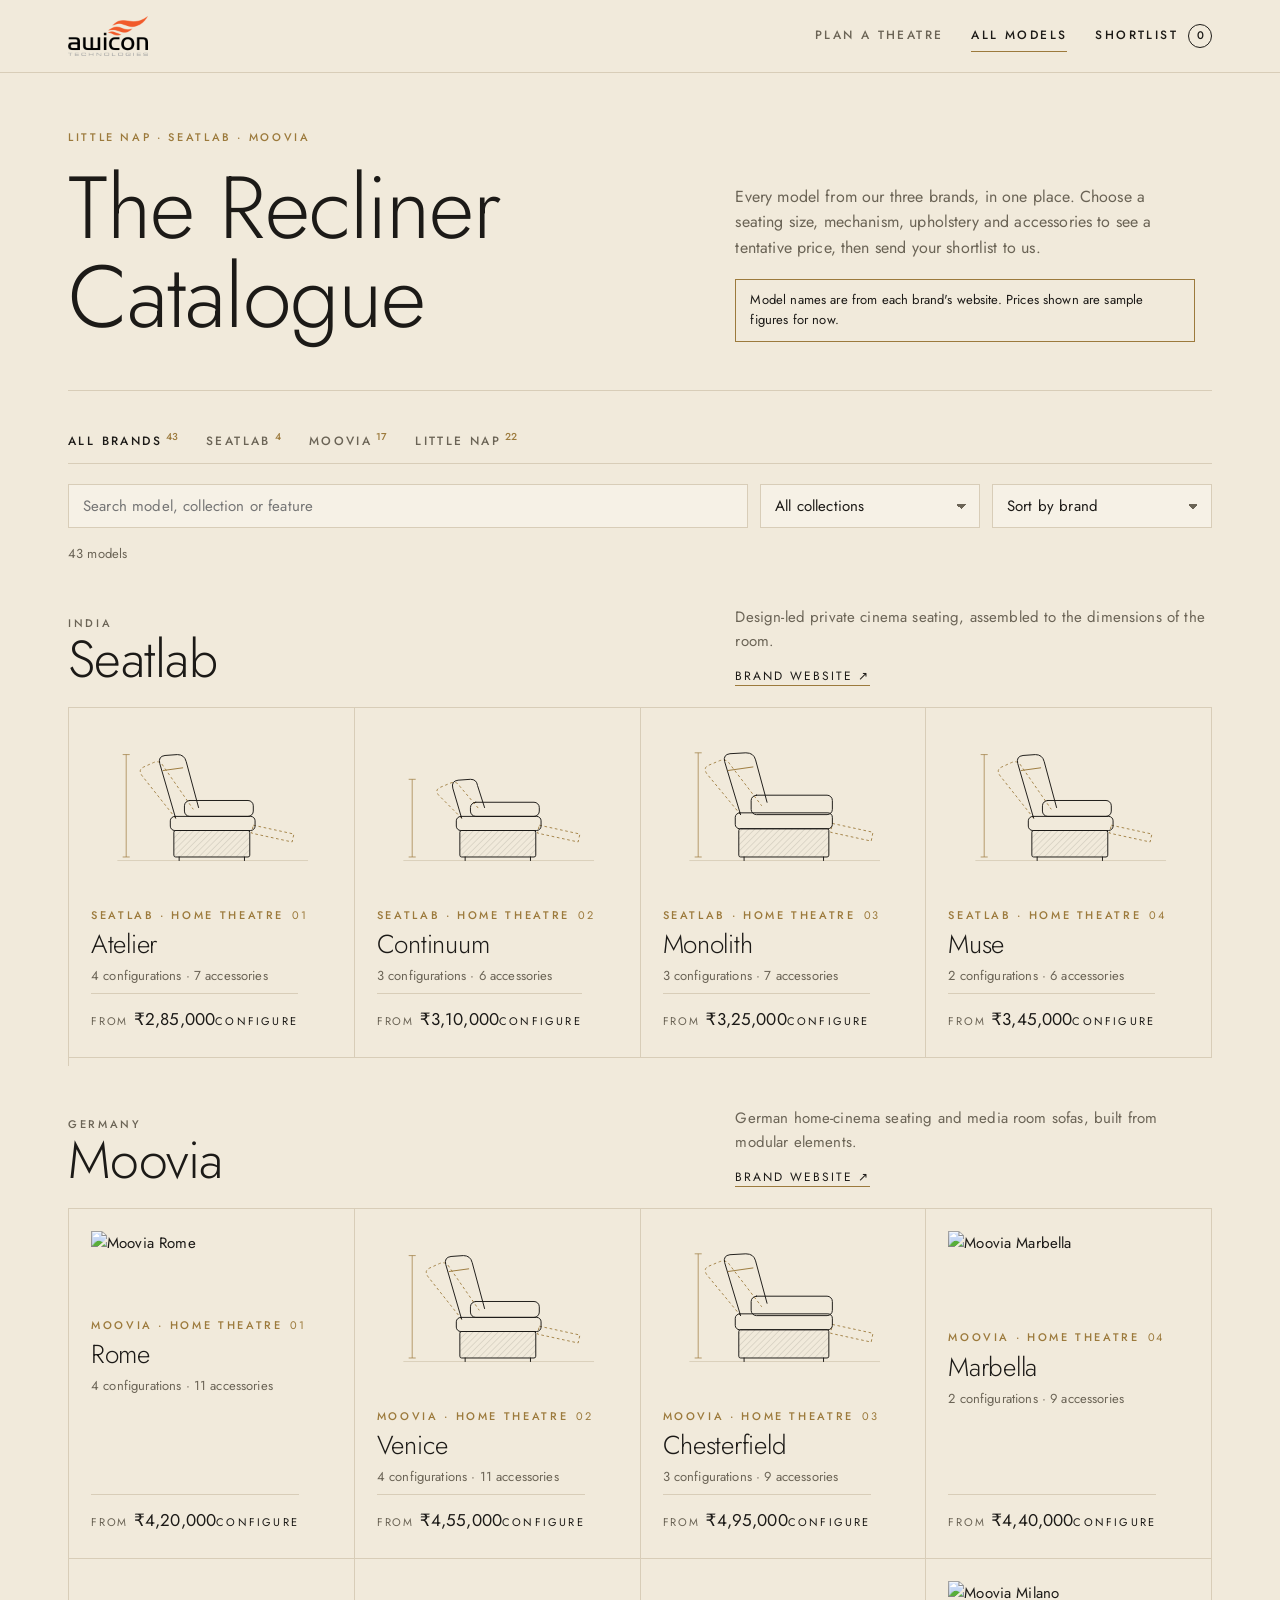
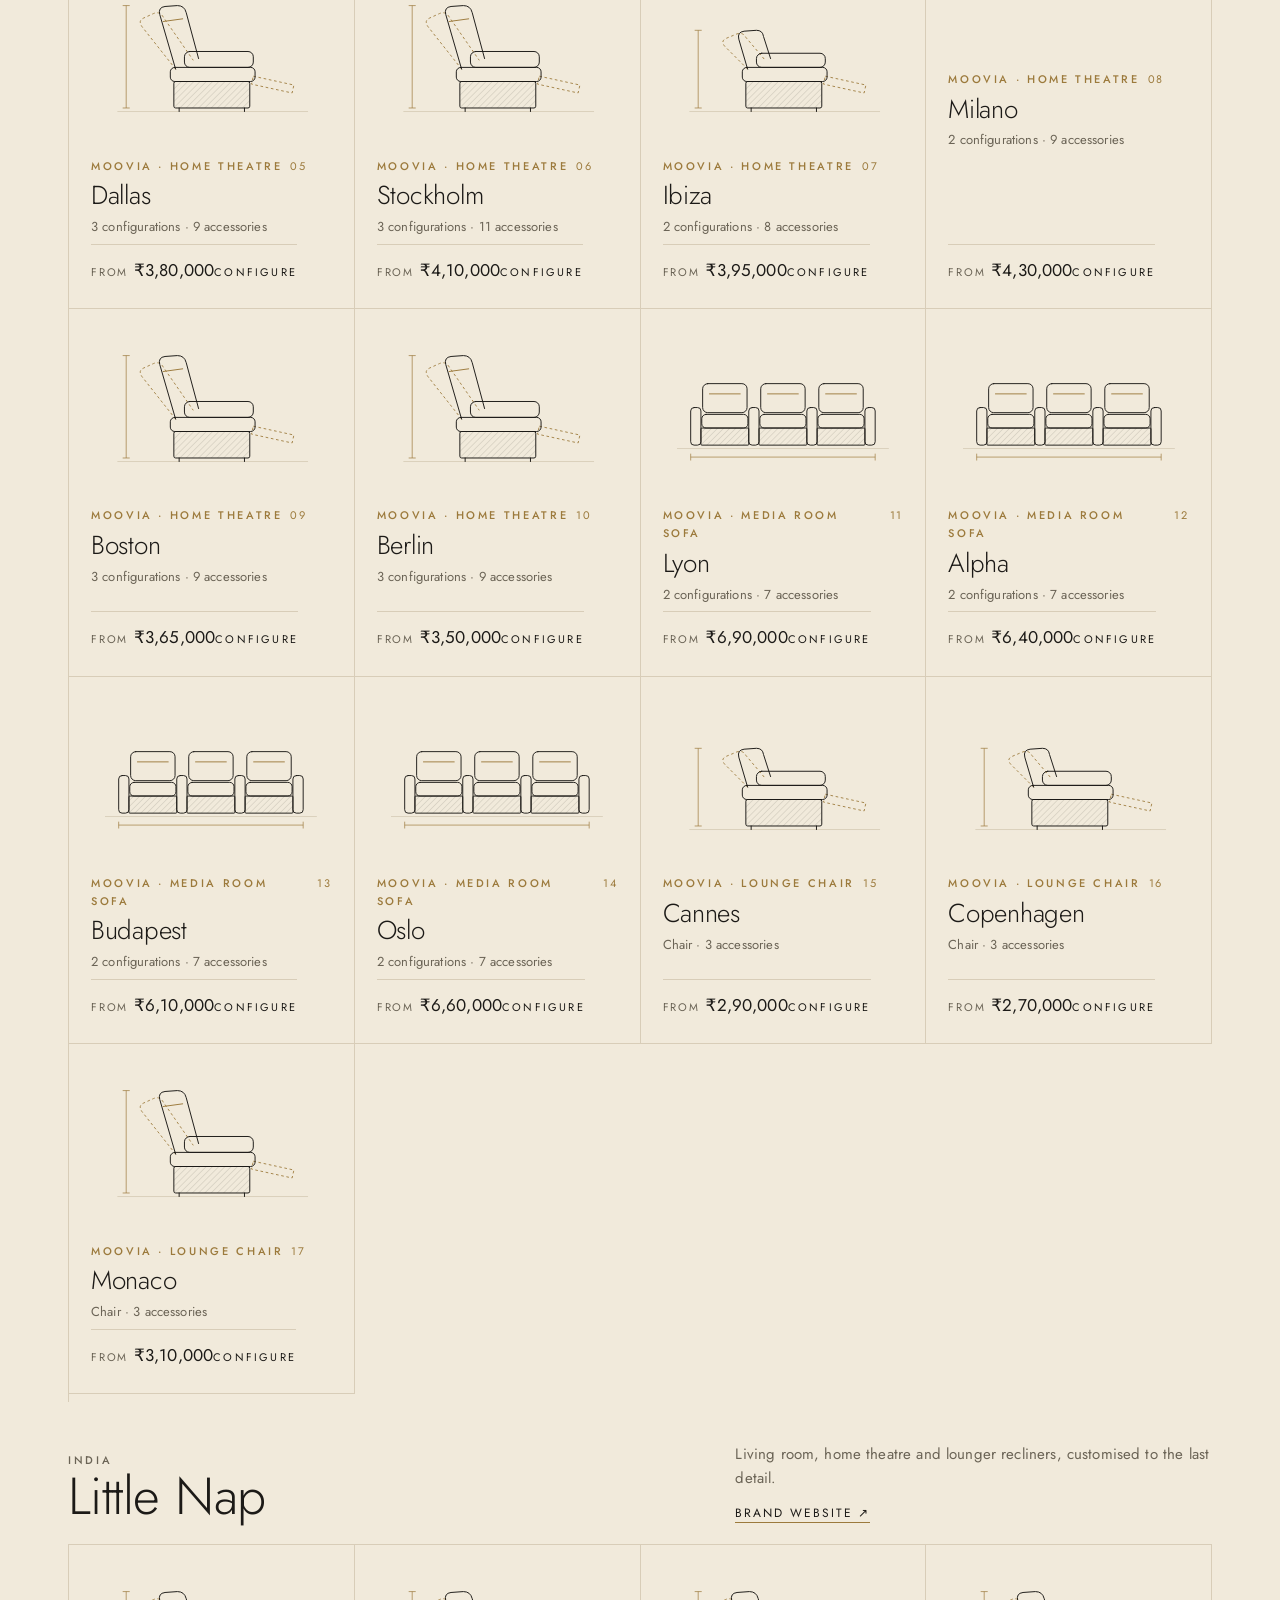
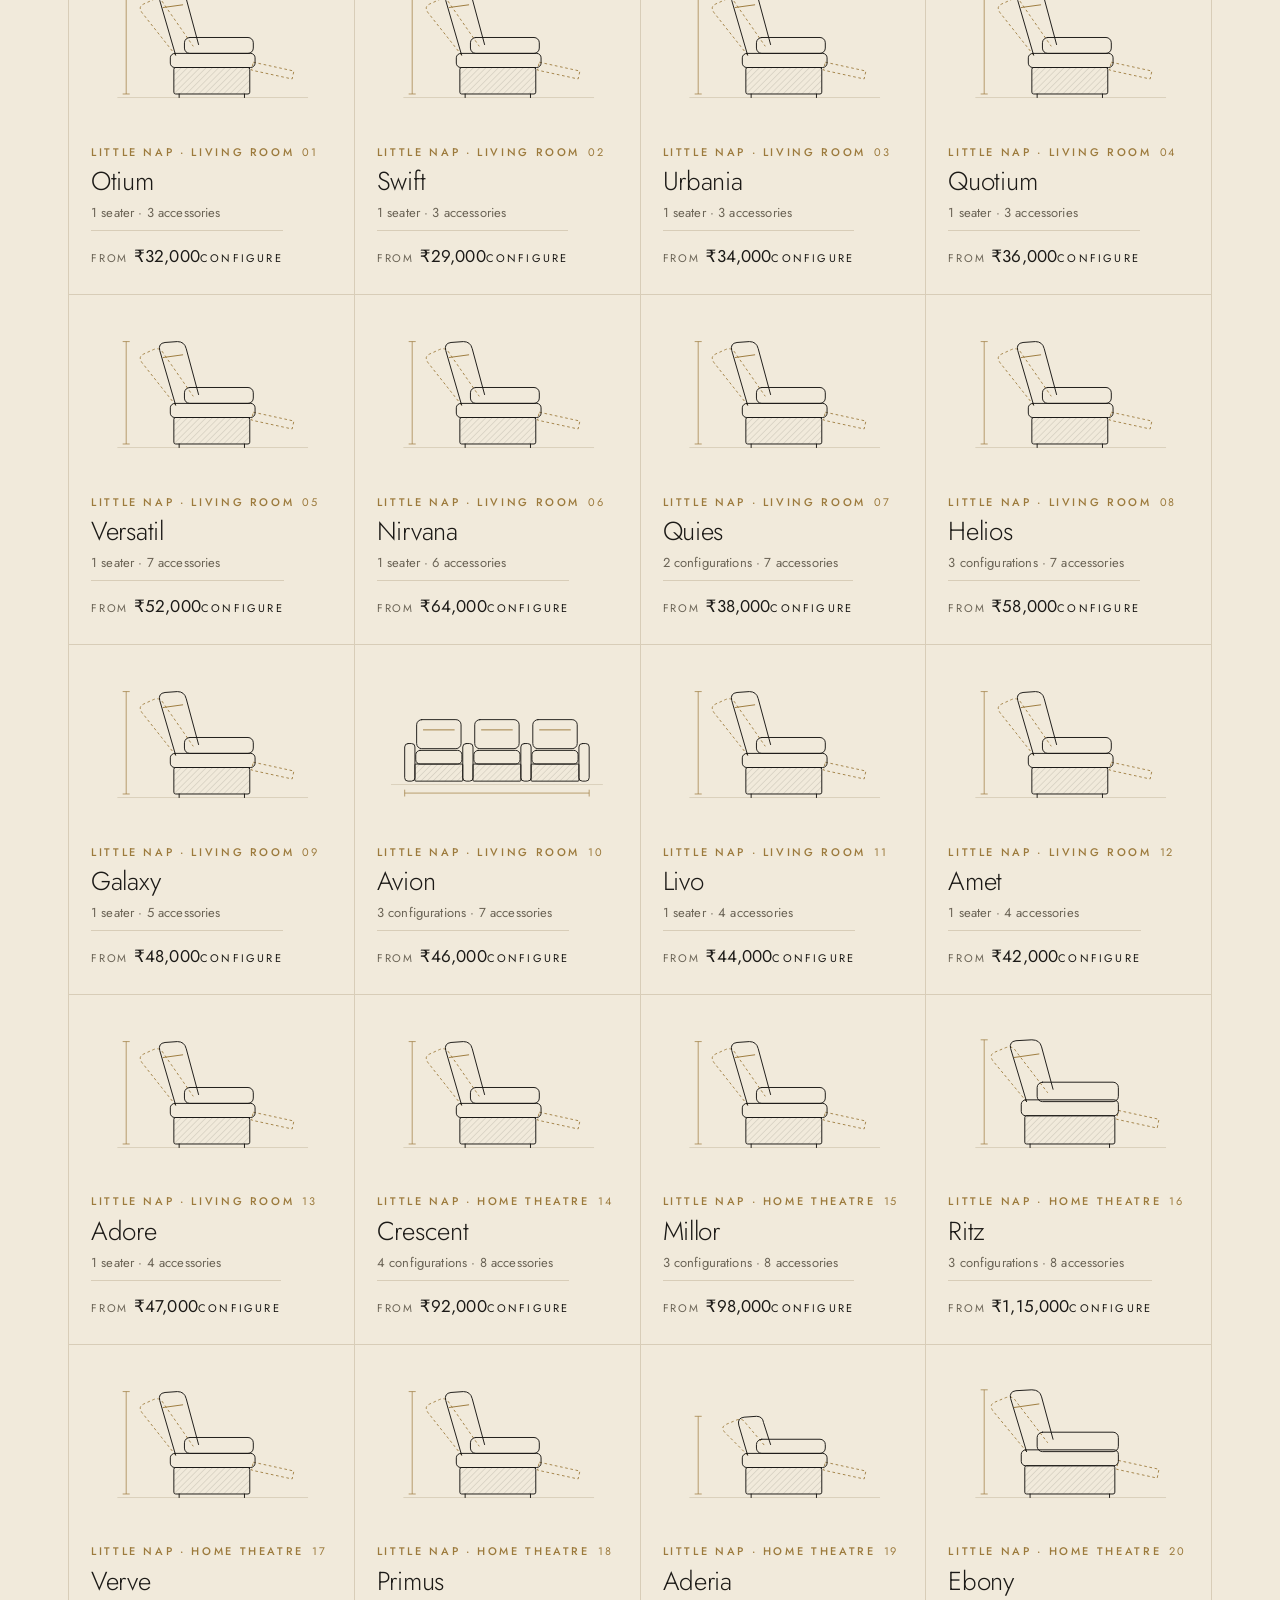
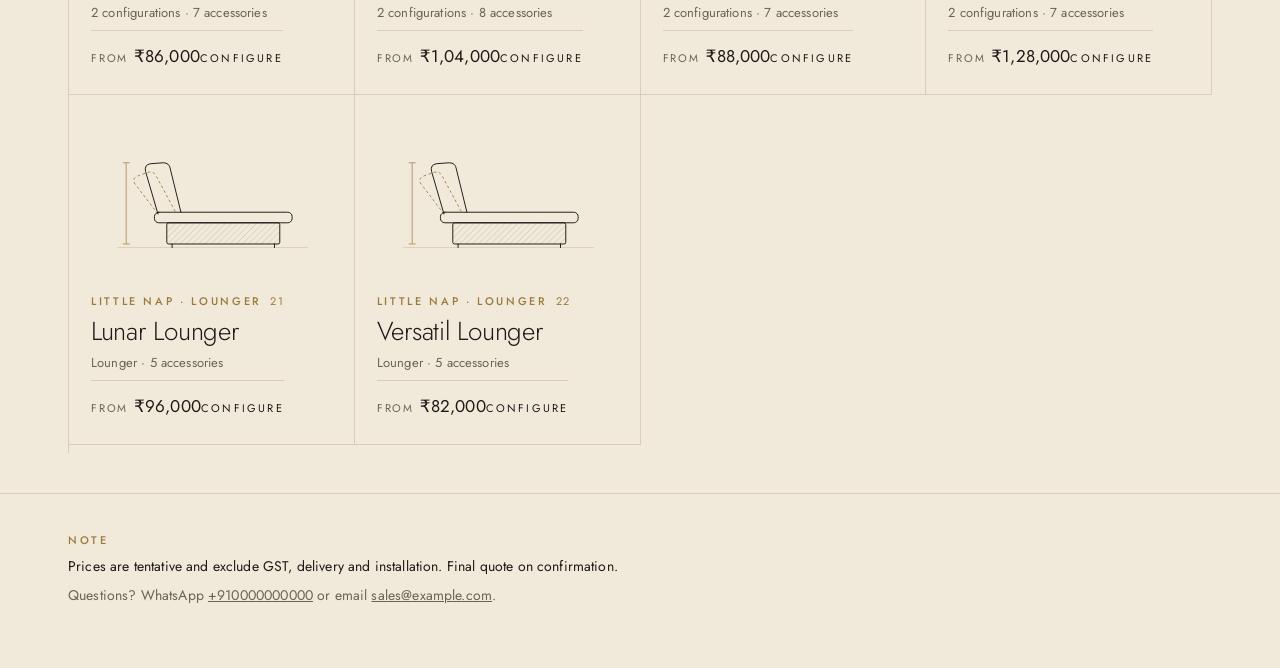
==== models.html @ e262b522 "Home theatre planner: room, rows, seats, collection, materials, extras" ====
<!doctype html>
<html lang="en">
<head>
  <meta charset="utf-8">
  <meta name="viewport" content="width=device-width, initial-scale=1">
  <title>The Recliner Catalogue</title>
  <meta name="description" content="Browse recliners and home cinema seating from Little Nap, Seatlab and Moovia, choose options and accessories, and see a tentative price.">
  <link rel="preconnect" href="https://fonts.googleapis.com">
  <link rel="preconnect" href="https://fonts.gstatic.com" crossorigin>
  <link href="https://fonts.googleapis.com/css2?family=Jost:wght@300;400;500&display=swap" rel="stylesheet">
  <link rel="stylesheet" href="styles.css">
  <link rel="icon" type="image/png" href="images/awicon-icon.png">
  <link rel="apple-touch-icon" href="images/awicon-icon.png">
</head>
<body>
  <header class="site-header">
    <div class="wrap header-inner">
      <a class="logo" href="#" id="logo" aria-label="Awicon Technologies">
        <picture>
          <source srcset="images/awicon-logo-white.png" media="(prefers-color-scheme: dark)">
          <img src="images/awicon-logo.png" alt="Awicon Technologies" width="480" height="240">
        </picture>
      </a>
      <nav class="top-nav"><a href="index.html">Plan a theatre</a><a href="models.html" aria-current="page">All models</a></nav>
      <button class="shortlist-btn" id="openShortlist" type="button" aria-haspopup="dialog">
        Shortlist <span class="count" id="shortlistCount">0</span>
      </button>
    </div>
  </header>

  <main>
    <section class="hero wrap">
      <p class="eyebrow" id="eyebrow"></p>
      <div class="hero-grid">
        <h1 id="heroTitle"></h1>
        <div>
          <p class="lede">Every model from our three brands, in one place. Choose a seating size, mechanism, upholstery and accessories to see a tentative price, then send your shortlist to us.</p>
          <p class="notice" id="sampleNotice" hidden>Model names are from each brand's website. Prices shown are sample figures for now.</p>
        </div>
      </div>
      <div class="rule"></div>
    </section>

    <section class="wrap controls" aria-label="Filters">
      <div class="brand-tabs" id="brandTabs" role="tablist"></div>
      <div class="filter-row">
        <label class="field search">
          <span class="sr">Search</span>
          <input type="search" id="search" placeholder="Search model, collection or feature">
        </label>
        <label class="field">
          <span class="sr">Collection</span>
          <select id="typeFilter"></select>
        </label>
        <label class="field">
          <span class="sr">Sort</span>
          <select id="sort">
            <option value="brand">Sort by brand</option>
            <option value="price-asc">Price: low to high</option>
            <option value="price-desc">Price: high to low</option>
            <option value="name">Name A–Z</option>
          </select>
        </label>
      </div>
      <p class="result-count" id="resultCount" aria-live="polite"></p>
    </section>

    <section class="wrap" id="grid" aria-label="Models"></section>
  </main>

  <footer class="site-footer">
    <div class="wrap">
      <p class="eyebrow">Note</p>
      <p id="priceNote"></p>
      <p class="muted" id="contactLine"></p>
    </div>
  </footer>

  <!-- Model detail / configurator -->
  <dialog class="sheet" id="modelDialog" aria-labelledby="mTitle">
    <form method="dialog" class="sheet-inner" id="modelForm">
      <button class="close" value="close" aria-label="Close">×</button>
      <div class="m-media">
        <div class="m-draw" id="mMedia"></div>
        <p class="caption" id="mCaption1">Side elevation · not to scale</p>
        <div class="m-row" id="mRow"></div>
        <p class="caption" id="mCaption2"></p>
      </div>
      <div class="m-body">
        <p class="eyebrow" id="mBrand"></p>
        <h2 id="mTitle"></h2>
        <p class="m-desc" id="mDesc"></p>
        <ul class="m-features" id="mFeatures"></ul>

        <fieldset>
          <legend>Seating</legend>
          <div class="chips" id="mVariants"></div>
        </fieldset>
        <div id="mOptions"></div>
        <fieldset>
          <legend>Accessories</legend>
          <div class="acc-list" id="mAccessories"></div>
        </fieldset>

        <div class="m-total">
          <div>
            <span class="eyebrow">Tentative price</span>
            <strong id="mTotal"></strong>
            <small class="muted" id="mBreakdown"></small>
          </div>
          <button class="primary" type="button" id="mAdd">Add to shortlist</button>
        </div>
        <button class="link" type="button" id="mShare">Copy link to this model</button>
      </div>
    </form>
  </dialog>

  <!-- Shortlist drawer -->
  <dialog class="drawer" id="shortlistDialog" aria-labelledby="sTitle">
    <div class="drawer-inner">
      <div class="drawer-head">
        <img class="print-logo" src="images/awicon-logo.png" alt="Awicon Technologies" width="480" height="240">
        <p class="eyebrow">Your selection</p>
        <h2 id="sTitle">Shortlist</h2>
        <button class="close" type="button" id="closeShortlist" aria-label="Close">×</button>
      </div>
      <div class="drawer-list" id="shortlistItems"></div>
      <div class="drawer-foot">
        <div class="grand"><span class="eyebrow">Estimated total</span><strong id="grandTotal"></strong></div>
        <p class="muted small" id="drawerNote"></p>
        <div class="drawer-actions">
          <a class="primary" id="sendWhatsapp" target="_blank" rel="noopener">Send on WhatsApp</a>
          <button type="button" id="copyQuote">Copy as text</button>
          <button type="button" id="printQuote">Print / PDF</button>
        </div>
        <button class="link danger" type="button" id="clearShortlist">Clear shortlist</button>
      </div>
    </div>
  </dialog>

  <div class="toast" id="toast" role="status" aria-live="polite"></div>

  <script src="catalogue-data.js"></script>
  <script src="drawings.js"></script>
  <script src="app.js"></script>
</body>
</html>
---- styles.css ----
:root {
  --bg: #F1EADB;
  --surface: #F6F1E6;
  --panel: #EAE1CE;
  --ink: #1C1A17;
  --ink-2: #6B6456;
  --line: #D8CDB8;
  --gold: #9C7A3C;
  --accent: #1C1A17;
  --accent-ink: #F6F1E6;
  --danger: #9A3B2E;
  --shadow: 0 18px 50px rgba(40, 30, 10, .10);
  color-scheme: light;
}
@media (prefers-color-scheme: dark) {
  :root {
    --bg: #14130F;
    --surface: #1B1915;
    --panel: #211F1A;
    --ink: #ECE5D5;
    --ink-2: #A59C8A;
    --line: #36322A;
    --gold: #C9A46A;
    --accent: #ECE5D5;
    --accent-ink: #14130F;
    --danger: #D9826F;
    --shadow: 0 18px 50px rgba(0, 0, 0, .45);
    color-scheme: dark;
  }
}

* { box-sizing: border-box; }
html { -webkit-text-size-adjust: 100%; }
body {
  margin: 0; background: var(--bg); color: var(--ink);
  font: 400 15px/1.6 Jost, "Helvetica Neue", system-ui, sans-serif;
  letter-spacing: .01em;
}
h1, h2, h3 { font-weight: 300; margin: 0; letter-spacing: -.01em; }
button, input, select { font: inherit; color: inherit; letter-spacing: inherit; }
a { color: inherit; }
.wrap { max-width: 1240px; margin: 0 auto; padding: 0 16px; }
@media (min-width: 900px) { .wrap { padding: 0 48px; } }
.muted { color: var(--ink-2); }
.small { font-size: 13px; }
.sr { position: absolute; width: 1px; height: 1px; overflow: hidden; clip: rect(0 0 0 0); }
.eyebrow {
  margin: 0; color: var(--gold); font-size: 11px; font-weight: 500;
  letter-spacing: .24em; text-transform: uppercase;
}
.rule { height: 1px; background: var(--line); margin-top: 48px; }

/* Header */
.site-header {
  position: sticky; top: 0; z-index: 10;
  background: color-mix(in srgb, var(--bg) 90%, transparent);
  backdrop-filter: blur(10px); border-bottom: 1px solid var(--line);
}
.header-inner { display: flex; align-items: center; justify-content: space-between; height: 72px; }
.logo { display: block; line-height: 0; }
.logo img { height: 40px; width: auto; display: block; }
.print-logo { display: none; }
.shortlist-btn {
  display: inline-flex; align-items: center; gap: 10px; cursor: pointer; background: none;
  border: 0; border-bottom: 1px solid transparent; padding: 6px 0;
  font-size: 12px; font-weight: 500; letter-spacing: .2em; text-transform: uppercase;
}
.shortlist-btn:hover { border-bottom-color: var(--gold); }
.count {
  border: 1px solid var(--ink); border-radius: 999px; min-width: 24px; height: 24px;
  display: inline-grid; place-items: center; font-size: 11px; letter-spacing: 0;
}

/* Top nav (shared with models.html) */
.top-nav { display: flex; gap: 28px; margin-left: auto; margin-right: 28px; }
.top-nav a {
  text-decoration: none; font-size: 12px; font-weight: 500; letter-spacing: .2em; text-transform: uppercase;
  color: var(--ink-2); padding: 6px 0; border-bottom: 1px solid transparent;
}
.top-nav a[aria-current="page"], .top-nav a:hover { color: var(--ink); border-bottom-color: var(--gold); }
@media (max-width: 760px) {
  .top-nav { gap: 14px; margin-right: 14px; }
  .top-nav a { font-size: 10px; letter-spacing: .12em; }
  .logo img { height: 32px; }
}

/* Hero */
.hero { padding-top: 56px; }
.hero-grid { display: grid; grid-template-columns: 1.3fr 1fr; gap: 48px; align-items: end; margin-top: 16px; }
.hero h1 { font-size: clamp(40px, 7vw, 88px); line-height: 1.02; }
.lede { margin: 0; color: var(--ink-2); max-width: 460px; font-size: 16px; }
.notice {
  margin: 18px 0 0; padding: 10px 14px; border: 1px solid var(--gold); color: var(--ink);
  font-size: 13px; max-width: 460px;
}

/* Controls */
.controls { padding-top: 28px; }
.brand-tabs { display: flex; gap: 28px; overflow-x: auto; scrollbar-width: none; border-bottom: 1px solid var(--line); }
.brand-tabs button {
  flex: none; cursor: pointer; background: none; border: 0; padding: 10px 0 12px; margin-bottom: -1px;
  border-bottom: 1px solid transparent; font-size: 12px; font-weight: 500; letter-spacing: .2em; text-transform: uppercase;
  color: var(--ink-2);
}
.brand-tabs button sup { font-size: 10px; letter-spacing: 0; margin-left: 4px; color: var(--gold); }
.brand-tabs button[aria-selected="true"] { color: var(--ink); border-bottom-color: var(--gold); }
.brand-tabs button:hover { color: var(--ink); }
.filter-row { display: grid; grid-template-columns: 1fr 220px 220px; gap: 12px; margin-top: 20px; }
.field input, .field select {
  width: 100%; height: 44px; border: 1px solid var(--line); background: var(--surface);
  border-radius: 0; padding: 0 14px; appearance: none; -webkit-appearance: none;
}
.field select {
  background-image: linear-gradient(45deg, transparent 50%, var(--ink-2) 50%), linear-gradient(135deg, var(--ink-2) 50%, transparent 50%);
  background-position: calc(100% - 18px) 19px, calc(100% - 13px) 19px; background-size: 5px 5px; background-repeat: no-repeat;
}
.field input:focus, .field select:focus, button:focus-visible, a:focus-visible { outline: 1px solid var(--gold); outline-offset: 2px; }
.result-count { color: var(--ink-2); font-size: 13px; margin: 16px 0 0; }

/* Brand sections + grid */
.brand-section { padding-top: 40px; }
.brand-head {
  display: grid; grid-template-columns: 1.3fr 1fr; gap: 48px; align-items: end;
  padding-bottom: 20px; border-bottom: 1px solid var(--line);
}
.brand-head h2 { font-size: clamp(32px, 4.5vw, 52px); line-height: 1.05; }
.brand-head p { margin: 0; color: var(--ink-2); }
.brand-head .site { font-size: 12px; letter-spacing: .16em; text-transform: uppercase; text-decoration: none; border-bottom: 1px solid var(--gold); color: var(--ink); }
.grid {
  display: grid; grid-template-columns: repeat(auto-fill, minmax(270px, 1fr));
  border-left: 1px solid var(--line); margin-top: 0; padding-bottom: 8px;
}
.card {
  background: none; border: 0; border-right: 1px solid var(--line); border-bottom: 1px solid var(--line);
  text-align: left; padding: 22px 22px 24px; cursor: pointer; display: flex; flex-direction: column; gap: 6px;
  transition: background .2s ease;
}
.card:hover { background: var(--surface); }
.card:hover .view { color: var(--gold); }
.card .media { aspect-ratio: 3 / 2; display: grid; place-items: center; margin-bottom: 10px; color: var(--ink); }
.card .media img { width: 100%; height: 100%; object-fit: cover; }
.card .media svg { width: 88%; height: auto; }
.card-top { display: flex; justify-content: space-between; gap: 8px; }
.card-top .idx { color: var(--gold); font-size: 11px; letter-spacing: .16em; }
.card h3 { font-size: 26px; line-height: 1.15; }
.card .meta { color: var(--ink-2); font-size: 13px; }
.price { margin-top: auto; padding-top: 12px; display: flex; align-items: baseline; justify-content: space-between; border-top: 1px solid var(--line); }
.price strong { font-weight: 400; font-size: 17px; }
.price .from { font-size: 11px; letter-spacing: .16em; text-transform: uppercase; color: var(--ink-2); margin-right: 6px; }
.view { font-size: 11px; letter-spacing: .2em; text-transform: uppercase; transition: color .2s; }
.empty { text-align: center; padding: 64px 0; color: var(--ink-2); }

/* Drawings */
.draw .stroke { fill: none; stroke: currentColor; stroke-width: 1.1; stroke-linejoin: round; stroke-linecap: round; }
.draw .gold { fill: none; stroke: var(--gold); stroke-width: 1.1; stroke-linecap: round; }
.draw .dash { fill: none; stroke: var(--gold); stroke-width: 1; stroke-dasharray: 3 3; }
.draw .hatch { fill: url(#hatch); stroke: currentColor; stroke-width: 1.1; }
.draw .floor { stroke: var(--line); stroke-width: 1; }
.draw .dim { stroke: var(--gold); stroke-width: .8; }
.draw text { font: 500 7px Jost, sans-serif; letter-spacing: .12em; fill: var(--gold); }

/* Dialogs */
dialog { border: 0; padding: 0; color: var(--ink); background: transparent; max-width: none; max-height: none; }
dialog::backdrop { background: rgba(20, 16, 10, .55); }
.close {
  position: absolute; top: 14px; right: 14px; width: 38px; height: 38px; border-radius: 50%;
  border: 1px solid var(--line); background: var(--surface); font-size: 20px; line-height: 1; cursor: pointer; z-index: 2;
}
.sheet { width: min(1080px, calc(100% - 32px)); margin: auto; }
.sheet-inner {
  position: relative; background: var(--surface); box-shadow: var(--shadow);
  display: grid; grid-template-columns: minmax(0, .85fr) minmax(0, 1.15fr); grid-template-rows: minmax(0, 1fr); height: min(860px, calc(100vh - 48px));
}
.m-media { background: var(--panel); padding: 36px 28px; display: flex; flex-direction: column; justify-content: center; gap: 6px; color: var(--ink); }
.m-draw svg, .m-row svg { width: 100%; height: auto; display: block; }
.m-row svg { max-height: 220px; width: auto; max-width: 100%; margin: 0 auto; }
.m-draw img { width: 100%; height: auto; display: block; }
.m-row { margin-top: 24px; }
.caption { margin: 0; font-size: 10px; letter-spacing: .2em; text-transform: uppercase; color: var(--ink-2); text-align: center; }
.m-body { padding: 36px 36px 28px; overflow-y: auto; }
.m-body h2 { font-size: 44px; line-height: 1.05; margin-top: 8px; padding-right: 40px; }
.m-desc { color: var(--ink-2); margin: 10px 0 8px; }
.m-features { margin: 0; padding: 0; list-style: none; border-top: 1px solid var(--line); }
.m-features li { padding: 7px 0; border-bottom: 1px solid var(--line); font-size: 14px; }
fieldset { border: 0; padding: 0; margin: 24px 0 0; min-width: 0; }
legend { color: var(--gold); font-size: 11px; font-weight: 500; letter-spacing: .22em; text-transform: uppercase; margin-bottom: 10px; padding: 0; }
.chips { display: flex; flex-wrap: wrap; gap: 8px; }
.chips label { cursor: pointer; }
.chips input { position: absolute; opacity: 0; pointer-events: none; }
.chips span {
  display: inline-flex; flex-direction: column; border: 1px solid var(--line); padding: 9px 14px; font-size: 14px; min-width: 120px;
  transition: border-color .15s;
}
.chips span small { color: var(--ink-2); font-size: 12px; }
.chips label:hover span { border-color: var(--ink-2); }
.chips input:checked + span { border-color: var(--ink); box-shadow: inset 0 0 0 1px var(--ink); }
.chips input:focus-visible + span { outline: 1px solid var(--gold); outline-offset: 2px; }
.acc-list { display: grid; grid-template-columns: repeat(auto-fill, minmax(240px, 1fr)); border-top: 1px solid var(--line); }
.acc-list label {
  display: flex; align-items: center; gap: 12px; border-bottom: 1px solid var(--line);
  padding: 10px 4px; cursor: pointer; font-size: 14px;
}
.acc-list label:has(input:checked) .acc-name { color: var(--ink); font-weight: 500; }
.acc-list input { accent-color: var(--gold); width: 16px; height: 16px; flex: none; }
.acc-list .acc-name { flex: 1; display: flex; flex-direction: column; color: var(--ink); }
.acc-list .acc-name small { color: var(--ink-2); font-size: 12px; font-weight: 400; }
.acc-list .acc-price { color: var(--ink-2); white-space: nowrap; font-size: 13px; }
.m-total {
  position: sticky; bottom: -28px; margin: 28px -36px -28px; padding: 18px 36px;
  background: var(--surface); border-top: 1px solid var(--line);
  display: flex; align-items: center; justify-content: space-between; gap: 16px;
}
.m-total div { display: flex; flex-direction: column; gap: 2px; }
.m-total strong { font-size: 30px; font-weight: 300; line-height: 1.1; }
.primary {
  background: var(--accent); color: var(--accent-ink); border: 0; padding: 14px 22px; cursor: pointer;
  font-size: 12px; font-weight: 500; letter-spacing: .2em; text-transform: uppercase; text-decoration: none; text-align: center;
}
.primary:hover { background: var(--gold); color: #fff; }
.link { background: none; border: 0; padding: 0; color: var(--ink-2); text-decoration: underline; text-underline-offset: 3px; cursor: pointer; font-size: 13px; }
.m-total + .link { margin-top: 40px; }
.danger { color: var(--danger); }

/* Drawer */
.drawer { margin: 0 0 0 auto; height: 100%; width: min(460px, 100%); }
.drawer-inner { background: var(--surface); height: 100vh; display: flex; flex-direction: column; box-shadow: var(--shadow); }
.drawer-head { position: relative; padding: 28px 24px 18px; border-bottom: 1px solid var(--line); }
.drawer-head h2 { font-size: 34px; margin-top: 4px; }
.drawer-head .close { top: 24px; }
.drawer-list { flex: 1; overflow-y: auto; padding: 0 24px; }
.s-item { padding: 16px 0; border-bottom: 1px solid var(--line); display: grid; grid-template-columns: 1fr auto; gap: 4px 12px; }
.s-item h4 { margin: 0; font-size: 18px; font-weight: 400; }
.s-item h4 small { display: block; color: var(--gold); font-size: 10px; letter-spacing: .2em; text-transform: uppercase; font-weight: 500; }
.s-item .meta { font-size: 13px; color: var(--ink-2); grid-column: 1 / -1; }
.s-item .line-total { font-size: 16px; }
.s-item .qty { display: inline-flex; align-items: center; gap: 8px; margin-top: 6px; font-size: 13px; }
.s-item .qty button, .s-item .remove {
  border: 1px solid var(--line); background: none; height: 28px; min-width: 28px; cursor: pointer;
}
.s-item .remove { font-size: 12px; padding: 0 10px; color: var(--danger); justify-self: end; margin-top: 6px; }
.drawer-empty { color: var(--ink-2); padding: 40px 0; text-align: center; }
.drawer-foot { padding: 18px 24px 24px; border-top: 1px solid var(--line); }
.grand { display: flex; justify-content: space-between; align-items: baseline; }
.grand strong { font-size: 28px; font-weight: 300; }
.drawer-actions { display: grid; grid-template-columns: 1fr 1fr; gap: 8px; margin-top: 14px; }
.drawer-actions .primary { grid-column: 1 / -1; }
.drawer-actions button:not(.primary) {
  border: 1px solid var(--line); background: none; padding: 11px; cursor: pointer;
  font-size: 12px; letter-spacing: .16em; text-transform: uppercase;
}
.drawer-foot .link { margin-top: 14px; }

/* Footer */
.site-footer { border-top: 1px solid var(--line); padding: 32px 0 56px; margin-top: 40px; font-size: 14px; }
.site-footer p { margin: 6px 0; max-width: 640px; }

/* Toast */
.toast {
  position: fixed; left: 50%; bottom: 24px; transform: translate(-50%, 20px); opacity: 0; pointer-events: none;
  background: var(--accent); color: var(--accent-ink); padding: 10px 18px; font-size: 13px; letter-spacing: .06em;
  transition: opacity .2s, transform .2s; z-index: 100;
}
.toast.show { opacity: 1; transform: translate(-50%, 0); }

/* Mobile */
@media (max-width: 760px) {
  .hero { padding-top: 36px; }
  .hero-grid, .brand-head { grid-template-columns: 1fr; gap: 16px; }
  .rule { margin-top: 32px; }
  .brand-tabs { gap: 20px; }
  .filter-row { grid-template-columns: 1fr 1fr; }
  .filter-row .search { grid-column: 1 / -1; }
  .sheet { width: 100%; margin: auto 0 0; }
  .sheet-inner { grid-template-columns: 1fr; grid-template-rows: auto; height: auto; max-height: 94vh; overflow-y: auto; }
  .m-media { padding: 28px 20px 20px; }
  .m-row { margin-top: 10px; }
  .m-draw svg { max-height: 150px; width: auto; max-width: 100%; margin: 0 auto; }
  .m-row svg { max-height: 110px; width: auto; max-width: 100%; margin: 0 auto; }
  .m-body { padding: 24px 16px; overflow: visible; }
  .m-body h2 { font-size: 36px; }
  .m-total { margin: 24px -16px -24px; padding: 14px 16px; bottom: 0; }
  .m-total strong { font-size: 24px; }
  .primary { padding: 13px 16px; }
}

/* Print: a clean quote */
@media print {
  .site-header, .hero, .controls, #grid, .site-footer, .toast, .drawer-actions, .link, .close, .s-item .qty button, .s-item .remove { display: none !important; }
  body { background: #fff; color: #000; }
  .drawer[open] { position: static; width: 100%; }
  .drawer-inner { height: auto; box-shadow: none; }
  .drawer-list { overflow: visible; }
  .print-logo { display: block; height: 56px; width: auto; margin-bottom: 18px; }
}
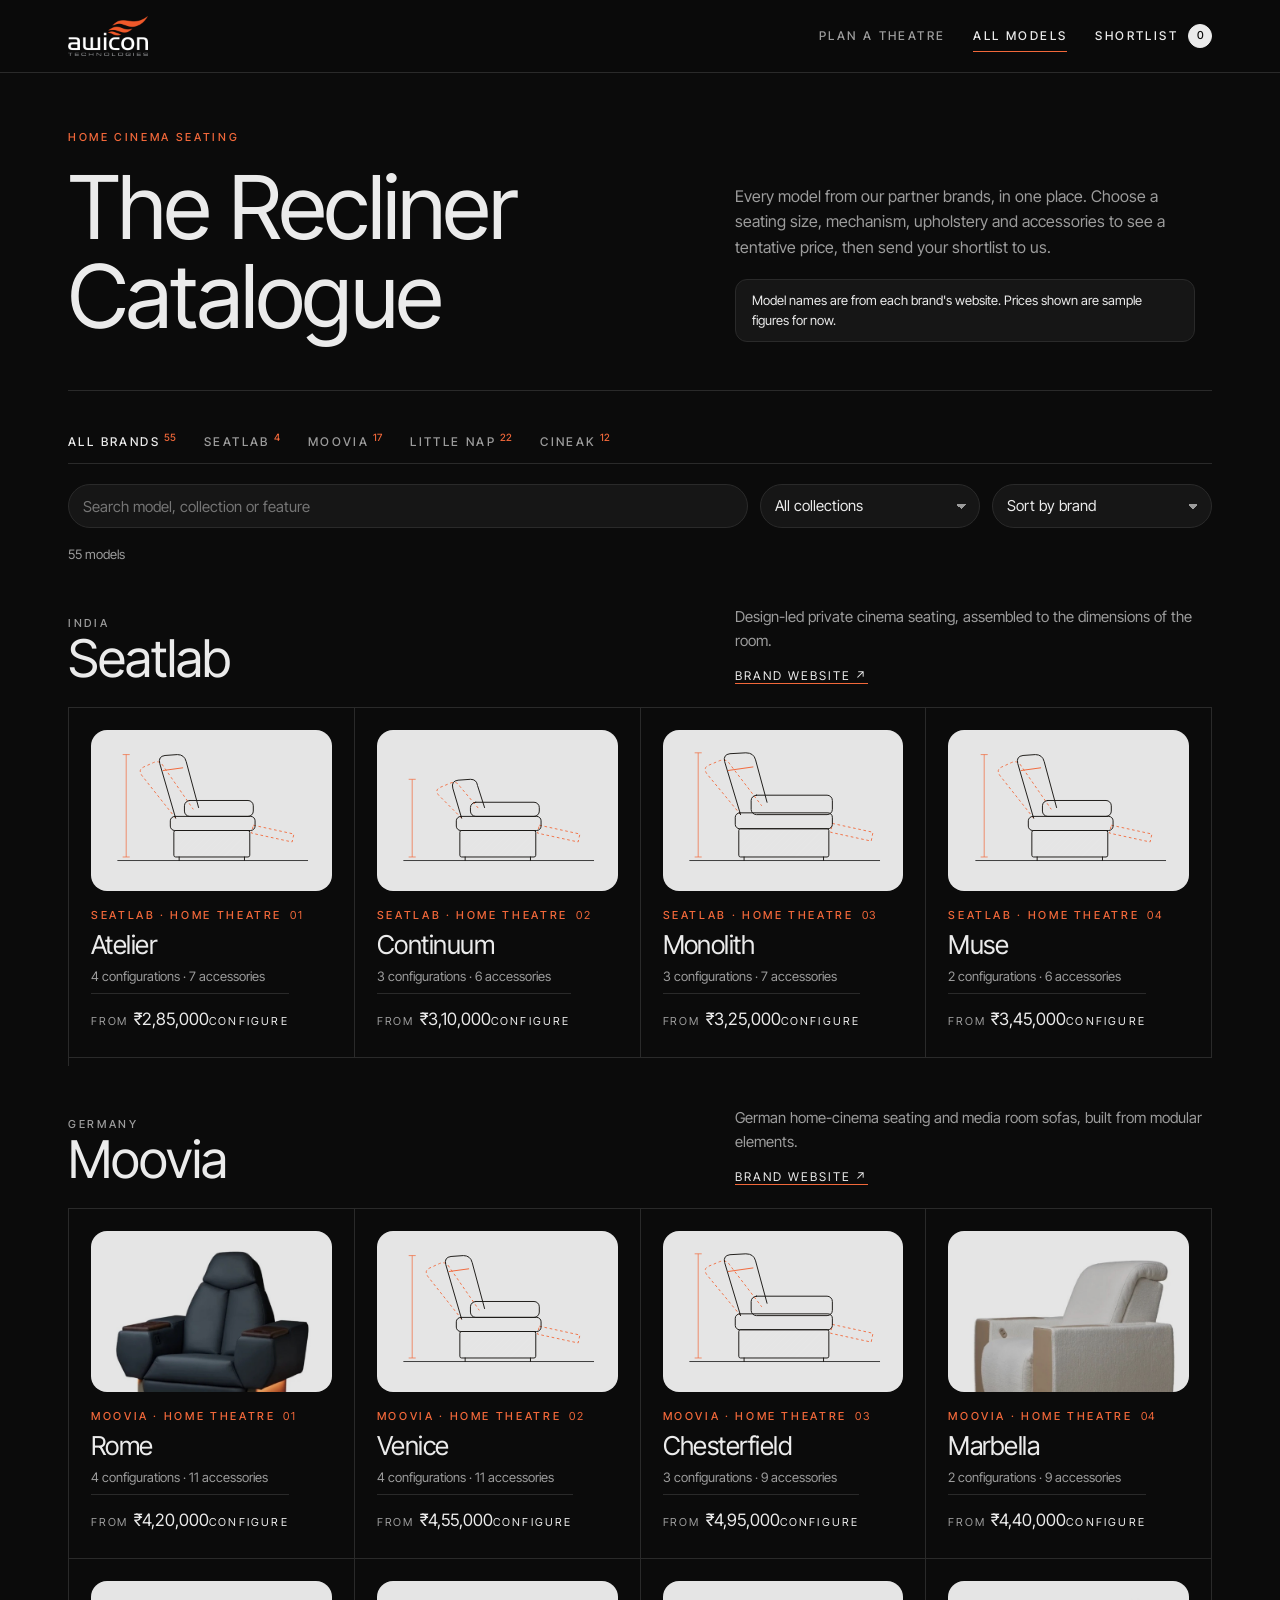
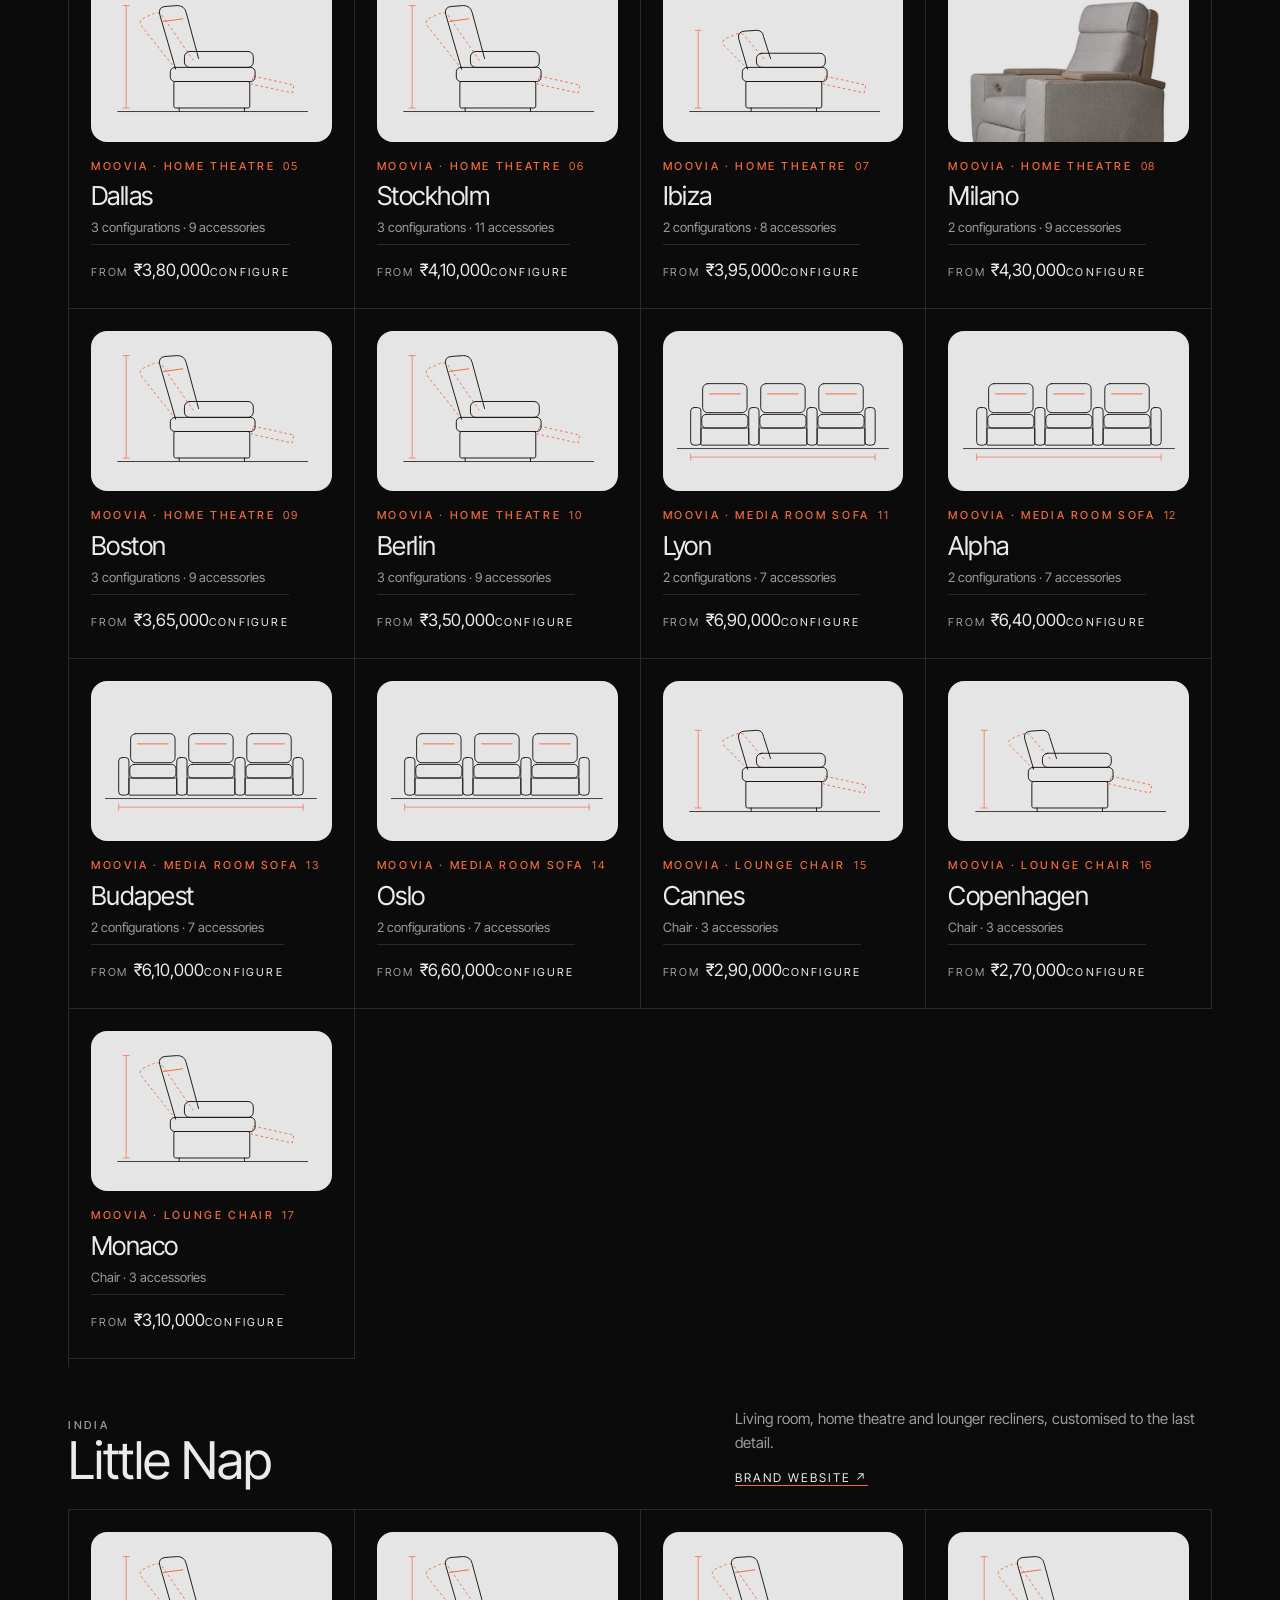
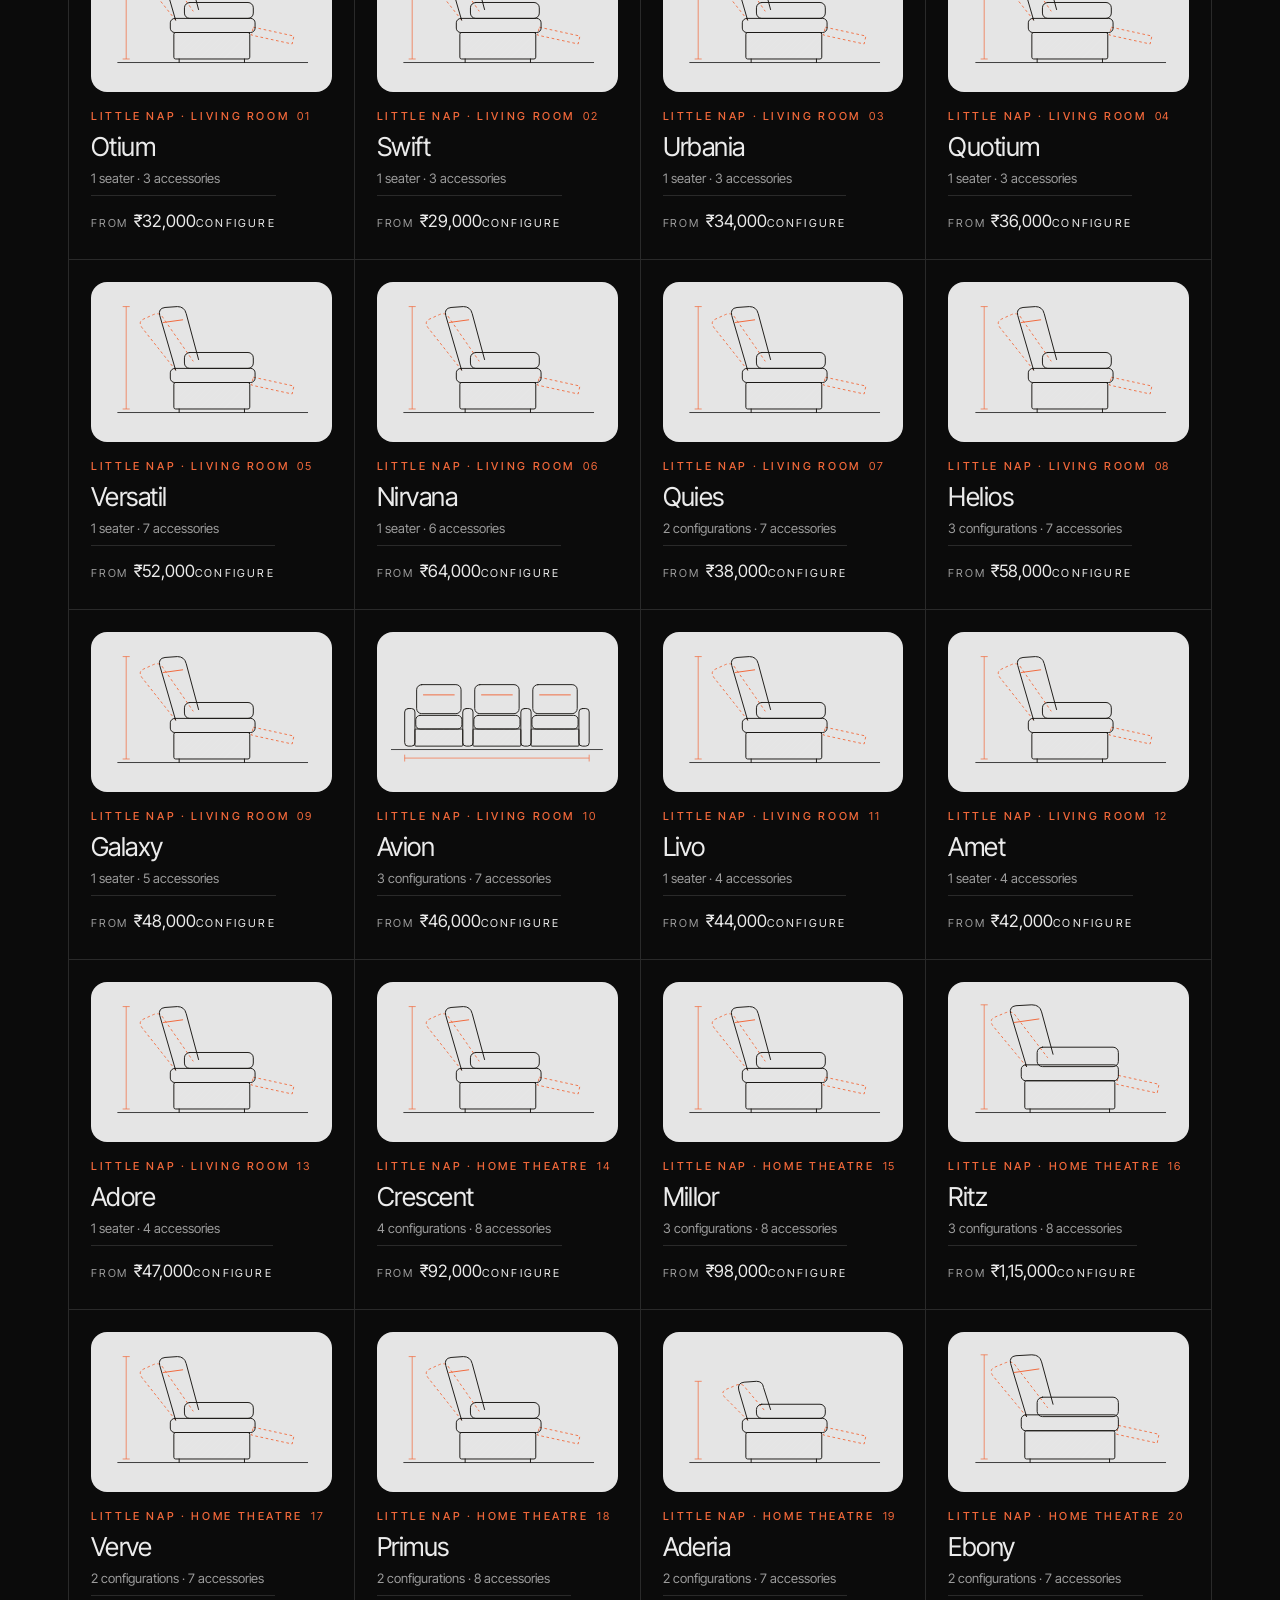
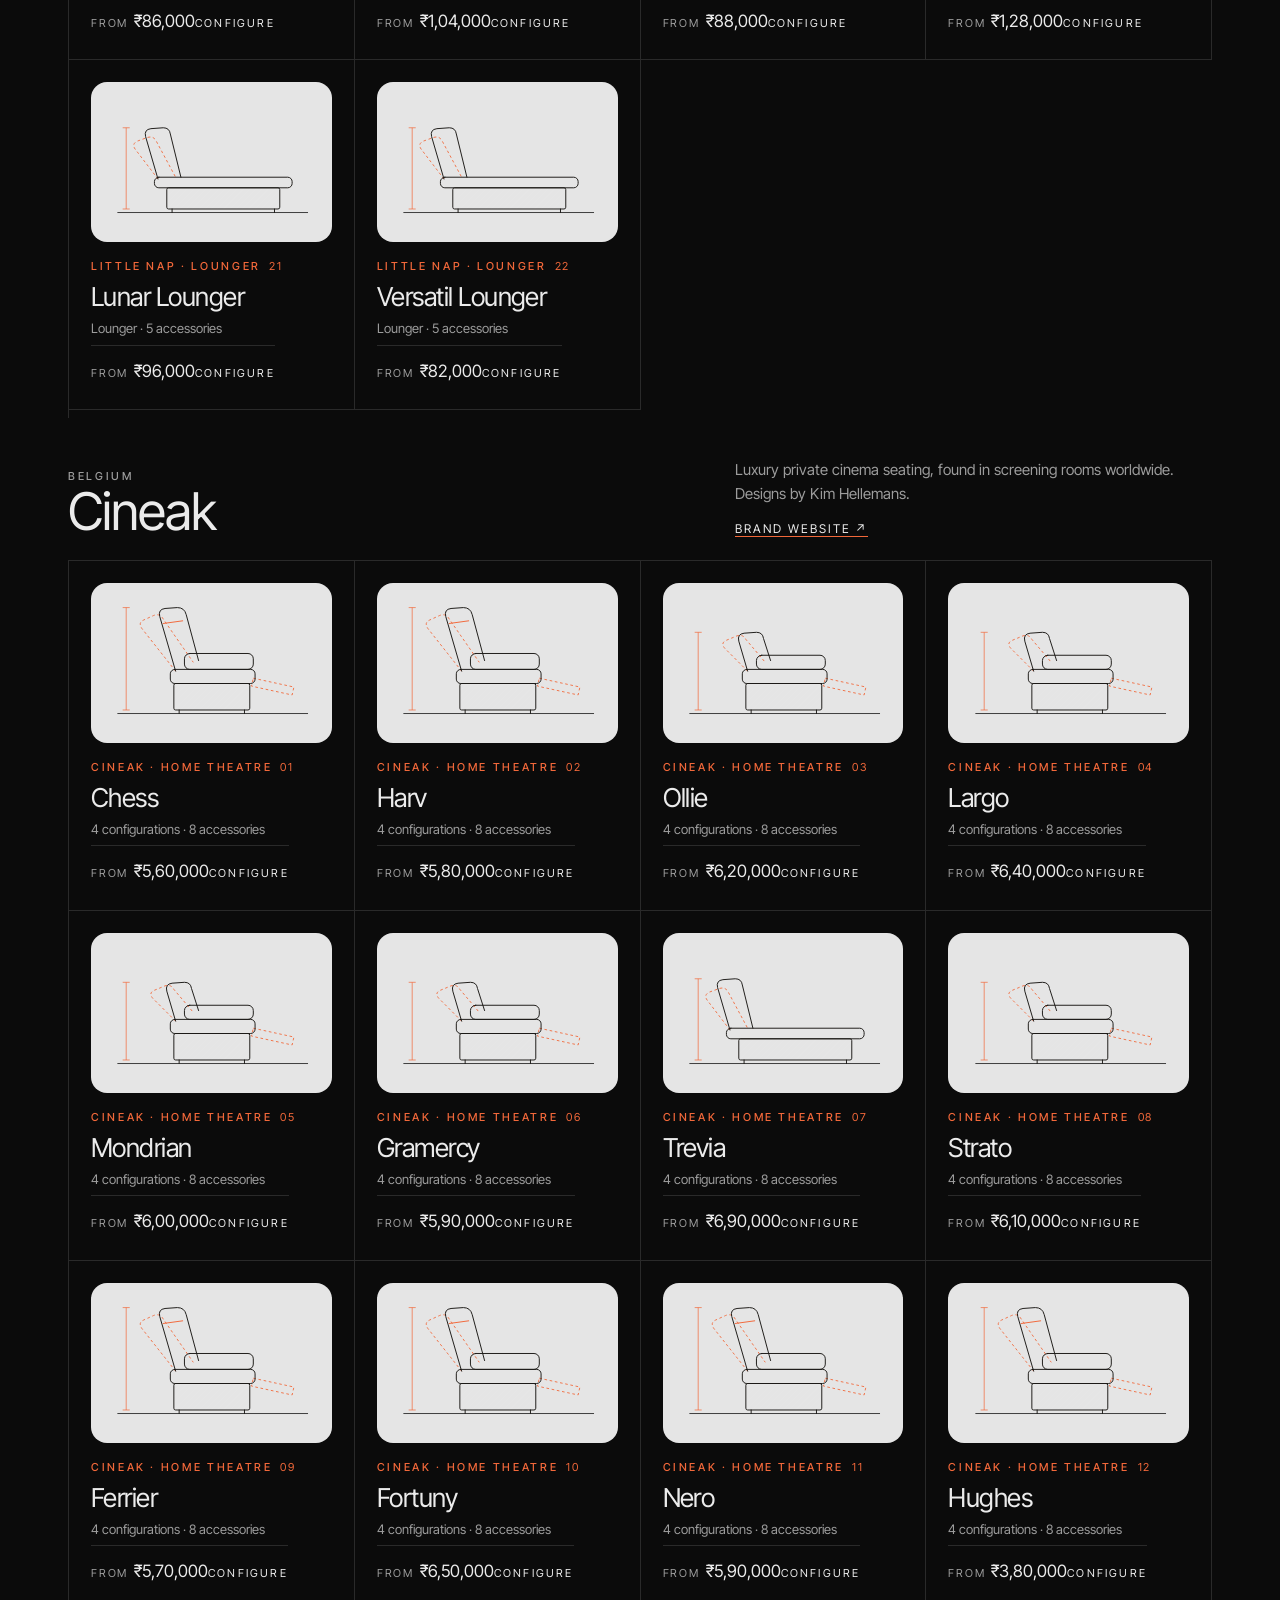
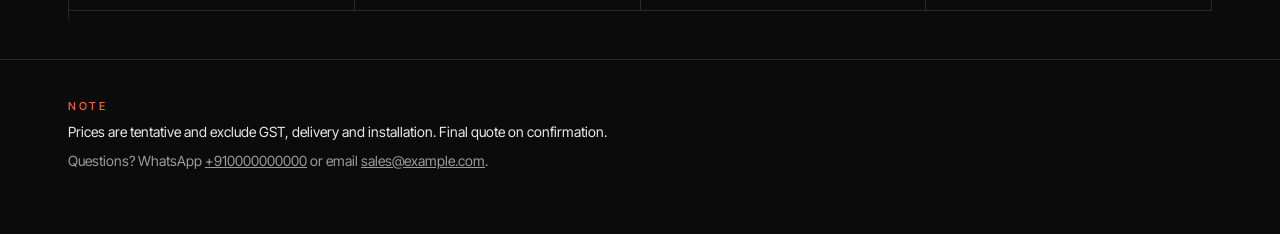
==== commit 73747359: "Match awicontech.com theme, add Cineak, drop brand names from titles" ====
--- a/models.html
+++ b/models.html
@@ -4,10 +4,10 @@
   <meta charset="utf-8">
   <meta name="viewport" content="width=device-width, initial-scale=1">
   <title>The Recliner Catalogue</title>
-  <meta name="description" content="Browse recliners and home cinema seating from Little Nap, Seatlab and Moovia, choose options and accessories, and see a tentative price.">
+  <meta name="description" content="Browse recliners and home cinema seating, choose options and accessories, and see a tentative price.">
   <link rel="preconnect" href="https://fonts.googleapis.com">
   <link rel="preconnect" href="https://fonts.gstatic.com" crossorigin>
-  <link href="https://fonts.googleapis.com/css2?family=Jost:wght@300;400;500&display=swap" rel="stylesheet">
+  <link href="https://fonts.googleapis.com/css2?family=Inter+Tight:wght@300;400;500&family=Instrument+Serif:ital@0;1&display=swap" rel="stylesheet">
   <link rel="stylesheet" href="styles.css">
   <link rel="icon" type="image/png" href="images/awicon-icon.png">
   <link rel="apple-touch-icon" href="images/awicon-icon.png">
@@ -16,10 +16,7 @@
   <header class="site-header">
     <div class="wrap header-inner">
       <a class="logo" href="#" id="logo" aria-label="Awicon Technologies">
-        <picture>
-          <source srcset="images/awicon-logo-white.png" media="(prefers-color-scheme: dark)">
-          <img src="images/awicon-logo.png" alt="Awicon Technologies" width="480" height="240">
-        </picture>
+        <img src="images/awicon-logo-white.png" alt="Awicon Technologies" width="480" height="240">
       </a>
       <nav class="top-nav"><a href="index.html">Plan a theatre</a><a href="models.html" aria-current="page">All models</a></nav>
       <button class="shortlist-btn" id="openShortlist" type="button" aria-haspopup="dialog">
@@ -34,7 +31,7 @@
       <div class="hero-grid">
         <h1 id="heroTitle"></h1>
         <div>
-          <p class="lede">Every model from our three brands, in one place. Choose a seating size, mechanism, upholstery and accessories to see a tentative price, then send your shortlist to us.</p>
+          <p class="lede">Every model from our partner brands, in one place. Choose a seating size, mechanism, upholstery and accessories to see a tentative price, then send your shortlist to us.</p>
           <p class="notice" id="sampleNotice" hidden>Model names are from each brand's website. Prices shown are sample figures for now.</p>
         </div>
       </div>
--- a/styles.css
+++ b/styles.css
@@ -1,42 +1,33 @@
 :root {
-  --bg: #F1EADB;
-  --surface: #F6F1E6;
-  --panel: #EAE1CE;
-  --ink: #1C1A17;
-  --ink-2: #6B6456;
-  --line: #D8CDB8;
-  --gold: #9C7A3C;
-  --accent: #1C1A17;
-  --accent-ink: #F6F1E6;
-  --danger: #9A3B2E;
-  --shadow: 0 18px 50px rgba(40, 30, 10, .10);
-  color-scheme: light;
-}
-@media (prefers-color-scheme: dark) {
-  :root {
-    --bg: #14130F;
-    --surface: #1B1915;
-    --panel: #211F1A;
-    --ink: #ECE5D5;
-    --ink-2: #A59C8A;
-    --line: #36322A;
-    --gold: #C9A46A;
-    --accent: #ECE5D5;
-    --accent-ink: #14130F;
-    --danger: #D9826F;
-    --shadow: 0 18px 50px rgba(0, 0, 0, .45);
-    color-scheme: dark;
-  }
+  /* Matched to awicontech.com: near-black, off-white type, white pill buttons, rounded cards.
+     --gold is the accent used for labels and dimensions (Awicon orange). */
+  --bg: #0B0B0B;
+  --surface: #161616;
+  --panel: #1D1D1D;
+  --ink: #EBEBEB;
+  --ink-2: #9C9C9C;
+  --line: #2A2A2A;
+  --gold: #F2683A;
+  --accent: #FFFFFF;
+  --accent-ink: #000000;
+  --danger: #FF7A66;
+  --tile: #E5E5E5;
+  --radius: 16px;
+  --shadow: 0 24px 60px rgba(0, 0, 0, .55);
+  --sans: "Inter Tight", "Helvetica Neue", Arial, sans-serif;
+  --serif: "Instrument Serif", Georgia, serif;
+  color-scheme: dark;
 }
 
 * { box-sizing: border-box; }
 html { -webkit-text-size-adjust: 100%; }
 body {
   margin: 0; background: var(--bg); color: var(--ink);
-  font: 400 15px/1.6 Jost, "Helvetica Neue", system-ui, sans-serif;
-  letter-spacing: .01em;
-}
-h1, h2, h3 { font-weight: 300; margin: 0; letter-spacing: -.01em; }
+  font: 400 15px/1.6 var(--sans);
+  letter-spacing: 0;
+}
+h1, h2, h3 { font-weight: 400; margin: 0; letter-spacing: -.02em; }
+h1 em, h2 em, h3 em { font-family: var(--serif); font-style: italic; font-weight: 400; letter-spacing: 0; }
 button, input, select { font: inherit; color: inherit; letter-spacing: inherit; }
 a { color: inherit; }
 .wrap { max-width: 1240px; margin: 0 auto; padding: 0 16px; }
@@ -67,7 +58,7 @@
 }
 .shortlist-btn:hover { border-bottom-color: var(--gold); }
 .count {
-  border: 1px solid var(--ink); border-radius: 999px; min-width: 24px; height: 24px;
+  border: 1px solid var(--ink); background: var(--ink); color: var(--bg); border-radius: 999px; min-width: 24px; height: 24px;
   display: inline-grid; place-items: center; font-size: 11px; letter-spacing: 0;
 }
 
@@ -90,7 +81,7 @@
 .hero h1 { font-size: clamp(40px, 7vw, 88px); line-height: 1.02; }
 .lede { margin: 0; color: var(--ink-2); max-width: 460px; font-size: 16px; }
 .notice {
-  margin: 18px 0 0; padding: 10px 14px; border: 1px solid var(--gold); color: var(--ink);
+  margin: 18px 0 0; padding: 10px 16px; border: 1px solid var(--line); border-radius: 12px; background: var(--surface); color: var(--ink);
   font-size: 13px; max-width: 460px;
 }
 
@@ -108,7 +99,7 @@
 .filter-row { display: grid; grid-template-columns: 1fr 220px 220px; gap: 12px; margin-top: 20px; }
 .field input, .field select {
   width: 100%; height: 44px; border: 1px solid var(--line); background: var(--surface);
-  border-radius: 0; padding: 0 14px; appearance: none; -webkit-appearance: none;
+  border-radius: 200px; padding: 0 14px; appearance: none; -webkit-appearance: none;
 }
 .field select {
   background-image: linear-gradient(45deg, transparent 50%, var(--ink-2) 50%), linear-gradient(135deg, var(--ink-2) 50%, transparent 50%);
@@ -137,7 +128,8 @@
 }
 .card:hover { background: var(--surface); }
 .card:hover .view { color: var(--gold); }
-.card .media { aspect-ratio: 3 / 2; display: grid; place-items: center; margin-bottom: 10px; color: var(--ink); }
+.card .media { aspect-ratio: 3 / 2; display: grid; place-items: center; margin-bottom: 10px; color: #1C1A17; background: var(--tile); border-radius: var(--radius); overflow: hidden; }
+.card .media img { mix-blend-mode: multiply; object-fit: contain !important; }
 .card .media img { width: 100%; height: 100%; object-fit: cover; }
 .card .media svg { width: 88%; height: auto; }
 .card-top { display: flex; justify-content: space-between; gap: 8px; }
@@ -157,7 +149,7 @@
 .draw .hatch { fill: url(#hatch); stroke: currentColor; stroke-width: 1.1; }
 .draw .floor { stroke: var(--line); stroke-width: 1; }
 .draw .dim { stroke: var(--gold); stroke-width: .8; }
-.draw text { font: 500 7px Jost, sans-serif; letter-spacing: .12em; fill: var(--gold); }
+.draw text { font: 500 7px var(--sans); letter-spacing: .12em; fill: var(--gold); }
 
 /* Dialogs */
 dialog { border: 0; padding: 0; color: var(--ink); background: transparent; max-width: none; max-height: none; }
@@ -168,10 +160,10 @@
 }
 .sheet { width: min(1080px, calc(100% - 32px)); margin: auto; }
 .sheet-inner {
-  position: relative; background: var(--surface); box-shadow: var(--shadow);
+  position: relative; background: var(--surface); box-shadow: var(--shadow); border-radius: 24px; overflow: hidden;
   display: grid; grid-template-columns: minmax(0, .85fr) minmax(0, 1.15fr); grid-template-rows: minmax(0, 1fr); height: min(860px, calc(100vh - 48px));
 }
-.m-media { background: var(--panel); padding: 36px 28px; display: flex; flex-direction: column; justify-content: center; gap: 6px; color: var(--ink); }
+.m-media { background: var(--tile); --ink: #1C1A17; --ink-2: #555; padding: 36px 28px; display: flex; flex-direction: column; justify-content: center; gap: 6px; color: var(--ink); }
 .m-draw svg, .m-row svg { width: 100%; height: auto; display: block; }
 .m-row svg { max-height: 220px; width: auto; max-width: 100%; margin: 0 auto; }
 .m-draw img { width: 100%; height: auto; display: block; }
@@ -188,7 +180,7 @@
 .chips label { cursor: pointer; }
 .chips input { position: absolute; opacity: 0; pointer-events: none; }
 .chips span {
-  display: inline-flex; flex-direction: column; border: 1px solid var(--line); padding: 9px 14px; font-size: 14px; min-width: 120px;
+  display: inline-flex; flex-direction: column; border: 1px solid var(--line); padding: 9px 16px; font-size: 14px; min-width: 120px; border-radius: 12px;
   transition: border-color .15s;
 }
 .chips span small { color: var(--ink-2); font-size: 12px; }
@@ -213,10 +205,10 @@
 .m-total div { display: flex; flex-direction: column; gap: 2px; }
 .m-total strong { font-size: 30px; font-weight: 300; line-height: 1.1; }
 .primary {
-  background: var(--accent); color: var(--accent-ink); border: 0; padding: 14px 22px; cursor: pointer;
+  background: var(--accent); color: var(--accent-ink); border: 0; padding: 14px 24px; cursor: pointer; border-radius: 200px;
   font-size: 12px; font-weight: 500; letter-spacing: .2em; text-transform: uppercase; text-decoration: none; text-align: center;
 }
-.primary:hover { background: var(--gold); color: #fff; }
+.primary:hover { background: #D9D9D9; color: #000; }
 .link { background: none; border: 0; padding: 0; color: var(--ink-2); text-decoration: underline; text-underline-offset: 3px; cursor: pointer; font-size: 13px; }
 .m-total + .link { margin-top: 40px; }
 .danger { color: var(--danger); }
@@ -245,7 +237,7 @@
 .drawer-actions { display: grid; grid-template-columns: 1fr 1fr; gap: 8px; margin-top: 14px; }
 .drawer-actions .primary { grid-column: 1 / -1; }
 .drawer-actions button:not(.primary) {
-  border: 1px solid var(--line); background: none; padding: 11px; cursor: pointer;
+  border: 1px solid var(--line); background: none; padding: 11px; cursor: pointer; border-radius: 200px;
   font-size: 12px; letter-spacing: .16em; text-transform: uppercase;
 }
 .drawer-foot .link { margin-top: 14px; }
@@ -257,7 +249,7 @@
 /* Toast */
 .toast {
   position: fixed; left: 50%; bottom: 24px; transform: translate(-50%, 20px); opacity: 0; pointer-events: none;
-  background: var(--accent); color: var(--accent-ink); padding: 10px 18px; font-size: 13px; letter-spacing: .06em;
+  background: var(--accent); color: var(--accent-ink); padding: 10px 18px; font-size: 13px; letter-spacing: .02em; border-radius: 200px;
   transition: opacity .2s, transform .2s; z-index: 100;
 }
 .toast.show { opacity: 1; transform: translate(-50%, 0); }
@@ -287,6 +279,7 @@
 @media print {
   .site-header, .hero, .controls, #grid, .site-footer, .toast, .drawer-actions, .link, .close, .s-item .qty button, .s-item .remove { display: none !important; }
   body { background: #fff; color: #000; }
+  :root { --bg: #fff; --surface: #fff; --panel: #f2f2f2; --ink: #111; --ink-2: #555; --line: #ccc; --gold: #C4471E; }
   .drawer[open] { position: static; width: 100%; }
   .drawer-inner { height: auto; box-shadow: none; }
   .drawer-list { overflow: visible; }
